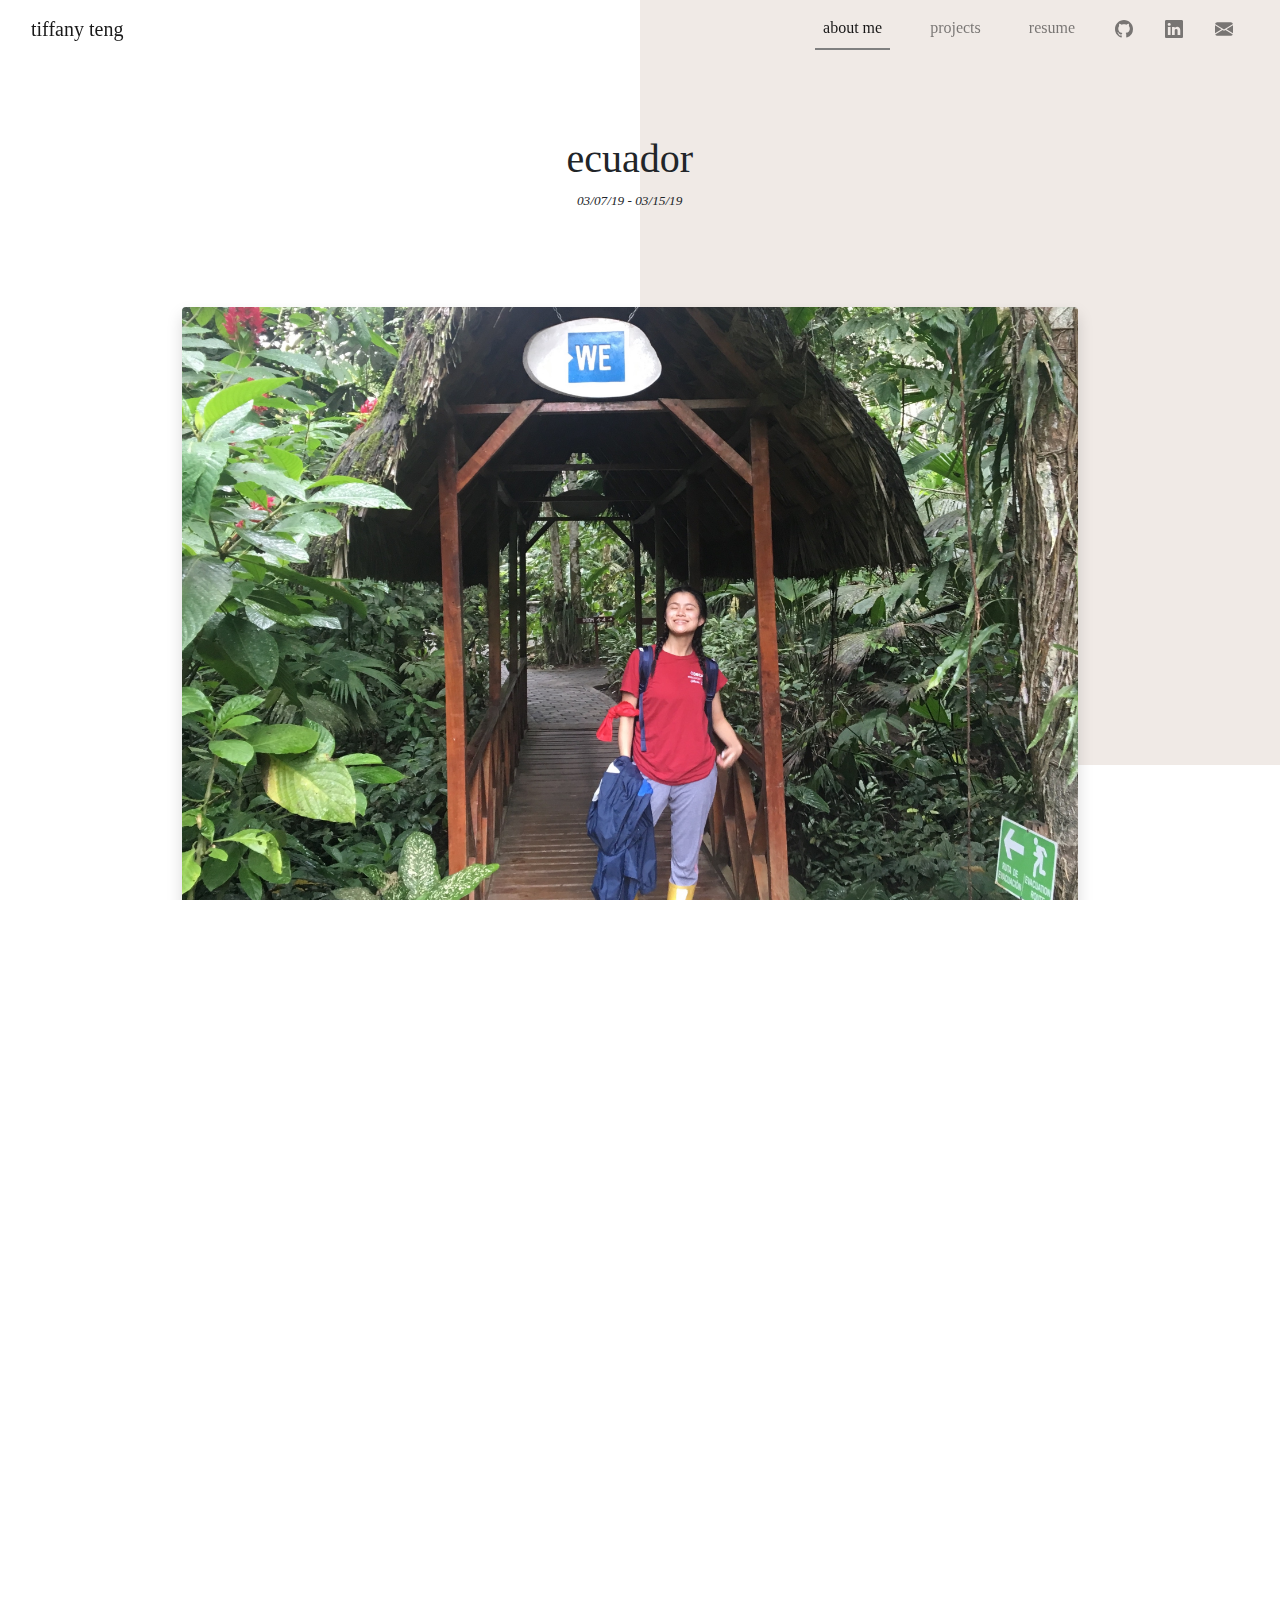
==== ecuador-gallery.html @ cc48b55b "created" ====
<!doctype html>
<html lang="en">
  <head>
    <!-- Required meta tags -->
    <meta charset="utf-8">
    <meta name="viewport" content="width=device-width, initial-scale=1">

    <!-- Bootstrap CSS -->
    <link rel="stylesheet" href="https://stackpath.bootstrapcdn.com/bootstrap/4.3.1/css/bootstrap.min.css" integrity="sha384-ggOyR0iXCbMQv3Xipma34MD+dH/1fQ784/j6cY/iJTQUOhcWr7x9JvoRxT2MZw1T" crossorigin="anonymous">
    <link rel="stylesheet" href="styles.css" />
    <link rel="preconnect" href="https://fonts.gstatic.com">
   
    <!--<link rel="stylesheet" href="bootstrap/css/bootstrap.min.css">-->

    <title>tiffany teng</title>
    <!-- nav bar -->
    <nav class="navbar navbar-expand-lg fixed-top navbar-light bg-colour-1"> <!--or bg-light instead of bg-colour to make the nav bar a diff colour-->
      <div class="container-fluid">
        <a class="navbar-brand" href="index.html">tiffany teng</a>
        <button class="navbar-toggler" type="button" data-bs-toggle="collapse" data-bs-target="#navbarNav" aria-controls="navbarNav" aria-expanded="false" aria-label="Toggle navigation">
          <span class="navbar-toggler-icon"></span>
        </button>
        <div class="collapse navbar-collapse" id="navbarNav">
          <ul class="navbar-nav">
            <li class="nav-item">
              <a class="nav-link active" aria-current="page" href="index.html">about me</a>
            </li>
            <li class="nav-item">
              <a class="nav-link" href="projects-movegreen.html">projects</a>
            </li>
            <li class="nav-item">
              <a class="nav-link" href="#">resume</a>
            </li>
            <li class="nav-item social-icon">
              <a class="nav-link" target="_blank" href="https://github.com/tiffanyteng1"><svg xmlns="http://www.w3.org/2000/svg" width="18" height="18" fill="currentColor" class="bi bi-github" viewBox="0 0 16 16">
                  <path d="M8 0C3.58 0 0 3.58 0 8c0 3.54 2.29 6.53 5.47 7.59.4.07.55-.17.55-.38 0-.19-.01-.82-.01-1.49-2.01.37-2.53-.49-2.69-.94-.09-.23-.48-.94-.82-1.13-.28-.15-.68-.52-.01-.53.63-.01 1.08.58 1.23.82.72 1.21 1.87.87 2.33.66.07-.52.28-.87.51-1.07-1.78-.2-3.64-.89-3.64-3.95 0-.87.31-1.59.82-2.15-.08-.2-.36-1.02.08-2.12 0 0 .67-.21 2.2.82.64-.18 1.32-.27 2-.27.68 0 1.36.09 2 .27 1.53-1.04 2.2-.82 2.2-.82.44 1.1.16 1.92.08 2.12.51.56.82 1.27.82 2.15 0 3.07-1.87 3.75-3.65 3.95.29.25.54.73.54 1.48 0 1.07-.01 1.93-.01 2.2 0 .21.15.46.55.38A8.012 8.012 0 0 0 16 8c0-4.42-3.58-8-8-8z"/>
                </svg></a>
            </li>
            <li class="nav-item social-icon">
                <a class="nav-link" target="_blank" href="www.linkedin.com/in/tiffany--teng"><svg xmlns="http://www.w3.org/2000/svg" width="18" height="18" fill="currentColor" class="bi bi-linkedin" viewBox="0 0 16 16">
                  <path d="M0 1.146C0 .513.526 0 1.175 0h13.65C15.474 0 16 .513 16 1.146v13.708c0 .633-.526 1.146-1.175 1.146H1.175C.526 16 0 15.487 0 14.854V1.146zm4.943 12.248V6.169H2.542v7.225h2.401zm-1.2-8.212c.837 0 1.358-.554 1.358-1.248-.015-.709-.52-1.248-1.342-1.248-.822 0-1.359.54-1.359 1.248 0 .694.521 1.248 1.327 1.248h.016zm4.908 8.212V9.359c0-.216.016-.432.08-.586.173-.431.568-.878 1.232-.878.869 0 1.216.662 1.216 1.634v3.865h2.401V9.25c0-2.22-1.184-3.252-2.764-3.252-1.274 0-1.845.7-2.165 1.193v.025h-.016a5.54 5.54 0 0 1 .016-.025V6.169h-2.4c.03.678 0 7.225 0 7.225h2.4z"/>
                </svg></a>
            </li>
            <li class="nav-item social-icon">
                <a class="nav-link" target= "_blank" href="mailto: tiffany.teng@uwaterloo.ca"><svg xmlns="http://www.w3.org/2000/svg" width="18" height="18" fill="currentColor" class="bi bi-envelope-fill" viewBox="0 0 16 16">
                  <path d="M.05 3.555A2 2 0 0 1 2 2h12a2 2 0 0 1 1.95 1.555L8 8.414.05 3.555zM0 4.697v7.104l5.803-3.558L0 4.697zM6.761 8.83l-6.57 4.027A2 2 0 0 0 2 14h12a2 2 0 0 0 1.808-1.144l-6.57-4.027L8 9.586l-1.239-.757zm3.436-.586L16 11.801V4.697l-5.803 3.546z"/>
                </svg></a>
            </li>
          </ul>
        </div>
      </div>
    </nav>
   
  </head>

  <body>
    <div class="container-1 float-end">
        <div class="gallery-box"></div>
    </div>
    <div class="photos-container d-inline-block">
        <h1 id="ecuador-title heading">ecuador</h1>
        <p id="dates"><i>03/07/19 - 03/15/19</i></p>
        <div>
            <img class="img-fluid rounded shadow photos-adjust" src="photos/IMG_2999.JPG">
            <p class="description-adjust text-end"><i>Tena</i></p>
            <p class="description-adjust">This trip was many firsts for me. It was my first time travelling without my family, my first time visiting South America, and my first time on a service trip. We were able to see so many new things  </p>
        </div>
        <div>
          <img class="img-fluid rounded shadow photos-adjust" src="photos/ecuador-school.jpg">
          <p class="description-adjust text-end"><i>Tena</i></p>
          <p class="description-adjust">We helped mix concrete, paint, and sand the kitchen that was being built for a nearby school.</p>
        </div>
        <div>
          <img class="img-fluid rounded shadow photos-adjust" src="photos/ecuador-amazon.jpg">
          <p class="description-adjust text-end"><i>Napo River, Tena</i></p>
          <p class="description-adjust">We also had the opportunity to stay on a WE campsite.</p>
        </div>
        <div>
          <img class="img-fluid rounded shadow photos-adjust" src="photos/IMG_2741.JPG">
          <p class="description-adjust text-end"><i>Reserva Geobontanica Pululahua</i></p>
          <p class="description-adjust">I had the amazing opportunity to experience a different culture, see amazing new sights, and spend more time with friends.</p>
        </div>

        
    </div>
    

 
    <!-- Option 1: Bootstrap Bundle with Popper -->
  <script src="https://cdn.jsdelivr.net/npm/bootstrap@5.0.0-beta2/dist/js/bootstrap.bundle.min.js" integrity="sha384-b5kHyXgcpbZJO/tY9Ul7kGkf1S0CWuKcCD38l8YkeH8z8QjE0GmW1gYU5S9FOnJ0" crossorigin="anonymous"></script>

    <!-- Option 2: Separate Popper and Bootstrap JS -->
    <!--
    <script src="https://cdn.jsdelivr.net/npm/@popperjs/core@2.6.0/dist/umd/popper.min.js" integrity="sha384-KsvD1yqQ1/1+IA7gi3P0tyJcT3vR+NdBTt13hSJ2lnve8agRGXTTyNaBYmCR/Nwi" crossorigin="anonymous"></script>
    <script src="https://cdn.jsdelivr.net/npm/bootstrap@5.0.0-beta2/dist/js/bootstrap.min.js" integrity="sha384-nsg8ua9HAw1y0W1btsyWgBklPnCUAFLuTMS2G72MMONqmOymq585AcH49TLBQObG" crossorigin="anonymous"></script>
    -->
  </body>
</html>
---- styles.css ----
@import url('https://fonts.googleapis.com/css2?family=Dancing+Script&display=swap');
html, body{
    font-size: 16px;
    font-family: 'Times New Roman', Times, serif;/*why can't i just put this here*/
    width: 100%;
    height: 100%;
    min-height: 100%;
    overflow-x:hidden ;

}

footer{
    position: fixed;
    width: 100%;
    height: 13px;
    background:white;
    bottom: 0px;
    left: 0px;
    right: 0px;
    margin-bottom: 0px;
}
a{
    color: black;
}
a:hover{

    color: grey;
}

/*navigation bar */




#heading{
    font-size: 3.5rem;
    display: block;
    text-align: center;
    padding-top: 8.5rem;
    padding-bottom: 3.5rem;
    font-family: 'Dancing Script', cursive;
    /* need to import a font*/
}
.active{
    border-bottom: 2px solid grey;
    color: grey;
}
.navbar-collapse{
    flex-grow: 0;
}
.nav-item{
    padding-left: 1em;
    padding-right: 1em;
}
.social-icon{
    padding-left: 0.5rem;
    padding-right: 0.5rem;
}
.socials{
    margin: 0.4rem 0;
}
.bg-colour{
    background: #E6EEF0 ;
}
.bg-colour-1{
    background:transparent;
}
.bg-colour-2{
    background: #F0EAE6;
}
.bg-colour-3{
    background: #E4E4E4;
}

/*end of nav bar styles*/

/*home*/
.main-background {
    display: inline-block;
    text-align: center;
    width : 100%;
    font-family: 'Times New Roman', Times, serif;
  
}
.description-container{
    margin: 2rem 5rem;
    padding-top: 2rem;
    padding-bottom: 3.5rem;
    justify-content: center;
}
.des-connect{
    margin: 8vh 2vw;
    text-align: left;
    
}
#my-description{
    width: 30vw;
    
}
.main-rec{
    margin-top: 5rem;
    height: 70vh;
    width: 35vw;
}
#home-pic{
    max-width: 60vw;
    max-height: 40vh;
}
.gallery-title{
    transform: translateX(55vw);

    padding-bottom: 3rem;
    font-size: 2.5rem;
}
.gallery{
    transform: translateY(-40vh);
}
.gallery-pic-size{
    max-width: 60vw;
    max-height: 40vh;
    margin-left: 2vw;
    margin-top: 2vh;
}
.ecuador-section{
    text-align: right;
    font-size: 0.85em;
}
.ecuador-des{
    margin: 0; 
}
.gallery-ecuador{
    width: 35vw;
}

/*gallery*/
.gallery-box{
    background: #F0EAE6;
    width: 50vw;
    height: 85vh;

}
.gallery-des{
    padding-top: 10vh;
}
.container-1{
    padding: 0;
    float: right;
}
.photos-container{
    transform: translateY(-70vh);
    text-align: center;
}
#dates{
    font-size: 0.83rem;
}

.photos-adjust{
    margin-top: 5rem;
    width: 70vw;
}
.description-adjust{
    margin-left: 25%;
    margin-right: 25%;
}

/*projects*/
#projects-header{
    padding-top: 12rem;
    padding-bottom: 12rem;
}
.projects-nav{
    justify-content: center;
    padding: 3rem;
}
.padding-extra{
    padding: .5rem 3rem ;
}
.section{
    padding-top: 5rem;
    padding-bottom: 5rem;
}

.subsection-1{
    margin: 8% 0 8% 15%;
    width: 45vw;
    
}

/*movegreen*/
.subsection-2{
    margin: 20% 0 20% 2vw;

}
.extra-margin{
    margin-left: 10vw;
    
}
#movegreen-des{
    width: 80%;
}
.mg-screen-adjust{
    max-width: 20vw;
    padding: 0 5px;
}
.mg-rec{
    width: 45vw;
    height: 150vh;
}
.shift-left{
    transform: translateX(-10vw);
}
/*ewb*/
.subsection-3{
    width: 50%;
    margin: 8% 15vw 20% 5vw;
}
.ewb-rec{
    width: 30%;
    height: 80vh;
    transform:translateY(-10vh);

}
.subsection-4{
    width: 30vw;
    margin: 8% 5vw 20% 10vw;
    
}
#ewb-pic{
    max-width: 50vw;
    max-height: 30vh;

}
.move-up{
    transform: translate(8vw, -40vh);
}

/*ufinance*/
#ufinance-photo{
    max-width: 50vw;
    max-height: 30vh;
    transform: translateX(-20vw);
    margin: 1rem 0;
}
.ufinance-rec{
    width: 40vw;
    height: 70vh;
    
}
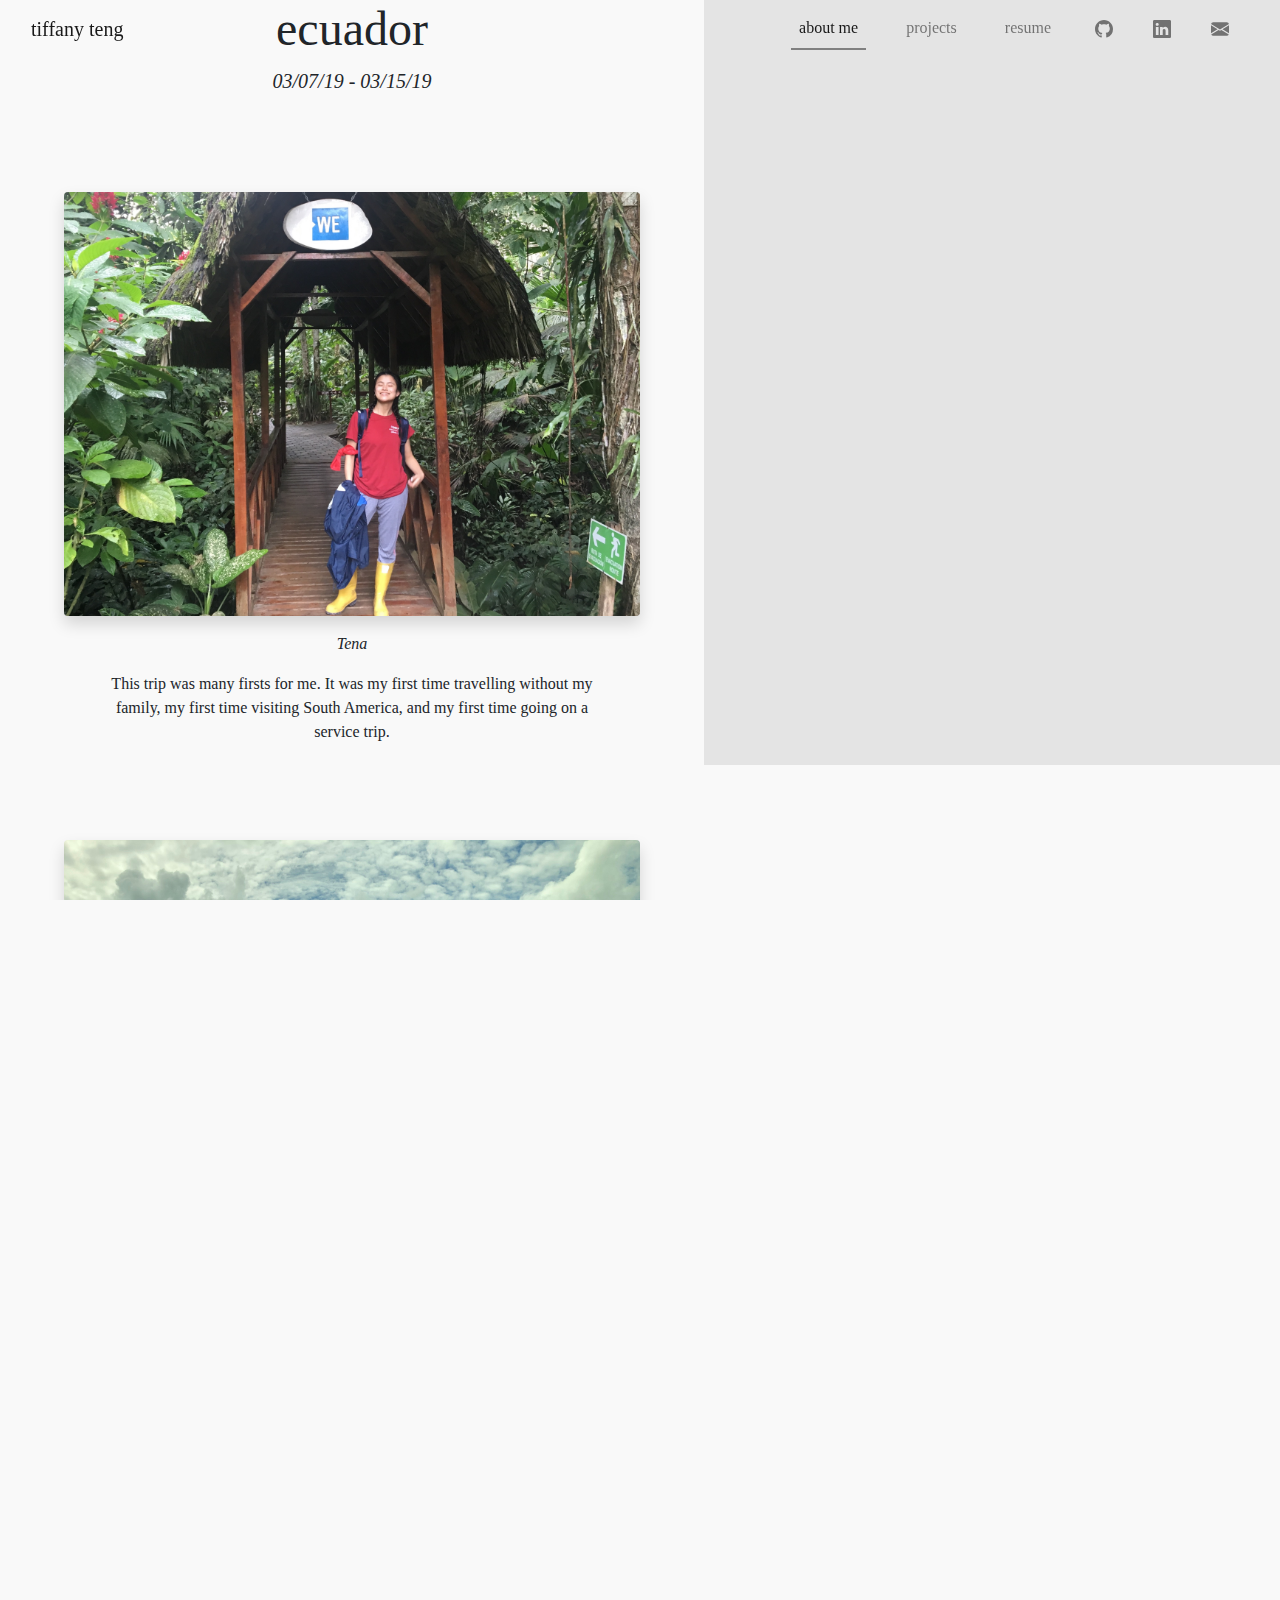
==== commit 45691339: "refactored pages" ====
--- a/ecuador-gallery.html
+++ b/ecuador-gallery.html
@@ -54,16 +54,19 @@
   </head>
 
   <body>
+    
     <div class="container-1 float-end">
-        <div class="gallery-box"></div>
+      <div class="gallery-box bg-colour-3"></div>
     </div>
-    <div class="photos-container d-inline-block">
-        <h1 id="ecuador-title heading">ecuador</h1>
-        <p id="dates"><i>03/07/19 - 03/15/19</i></p>
+    <div class="d-flex photos-container justify-content-center">
+        <div>
+            <h1>ecuador</h1>
+            <p id="date"><i>03/07/19 - 03/15/19</i></p>
+        </div>
         <div>
             <img class="img-fluid rounded shadow photos-adjust" src="photos/IMG_2999.JPG">
             <p class="description-adjust text-end"><i>Tena</i></p>
-            <p class="description-adjust">This trip was many firsts for me. It was my first time travelling without my family, my first time visiting South America, and my first time on a service trip. We were able to see so many new things  </p>
+            <p class="description-adjust">This trip was many firsts for me. It was my first time travelling without my family, my first time visiting South America, and my first time going on a service trip.  </p>
         </div>
         <div>
           <img class="img-fluid rounded shadow photos-adjust" src="photos/ecuador-school.jpg">
@@ -73,12 +76,12 @@
         <div>
           <img class="img-fluid rounded shadow photos-adjust" src="photos/ecuador-amazon.jpg">
           <p class="description-adjust text-end"><i>Napo River, Tena</i></p>
-          <p class="description-adjust">We also had the opportunity to stay on a WE campsite.</p>
+          <p class="description-adjust">We also had the opportunity to stay on a WE campsite. We learned a lot about the culture in Ecuador, including trying new foods, learning their customs, and speaking to the locals about their way of life.</p>
         </div>
         <div>
           <img class="img-fluid rounded shadow photos-adjust" src="photos/IMG_2741.JPG">
           <p class="description-adjust text-end"><i>Reserva Geobontanica Pululahua</i></p>
-          <p class="description-adjust">I had the amazing opportunity to experience a different culture, see amazing new sights, and spend more time with friends.</p>
+          <p class="description-adjust">I had the amazing opportunity to experience a different culture, see beautiful new sights, and spend more time with friends. This was one of my favourite trips. </p>
         </div>
 
         
--- a/styles.css
+++ b/styles.css
@@ -1,35 +1,22 @@
 @import url('https://fonts.googleapis.com/css2?family=Dancing+Script&display=swap');
-html, body{
+
+html, body, head{
     font-size: 16px;
     font-family: 'Times New Roman', Times, serif;/*why can't i just put this here*/
     width: 100%;
     height: 100%;
-    min-height: 100%;
     overflow-x:hidden ;
-
-}
-
-footer{
-    position: fixed;
-    width: 100%;
-    height: 13px;
-    background:white;
-    bottom: 0px;
-    left: 0px;
-    right: 0px;
-    margin-bottom: 0px;
-}
+    background-color: #f9f9f9;
+}
+
 a{
     color: black;
 }
 a:hover{
-
     color: grey;
 }
 
 /*navigation bar */
-
-
 
 
 #heading{
@@ -53,11 +40,11 @@
     padding-right: 1em;
 }
 .social-icon{
-    padding-left: 0.5rem;
-    padding-right: 0.5rem;
+    padding-left: 0.75rem;
+    padding-right: 0.75rem;
 }
 .socials{
-    margin: 0.4rem 0;
+    margin: 1rem 0;
 }
 .bg-colour{
     background: #E6EEF0 ;
@@ -72,95 +59,155 @@
     background: #E4E4E4;
 }
 
+/*main section*/
+.main-background {
+    text-align: center;
+    height: inherit;
+    width: 100%;
+    
+  
+}
+.front-rec {
+    width: 40vw;
+    height: 100%;
+}
+.main-background p{
+    width: 35vw;
+}
+.description-container{
+  
+    margin: 5vh 0 8vh 5vw;
+    padding: 14vh 7vw;
+    justify-content: center;
+}
+.description-container img{
+   
+    margin-left: 10vw;
+    max-width: 70vw;
+    max-height: 55vh;
+}
+.des-connect{
+    margin: 10vh 4vw;
+    text-align: left;
+    
+}
+.des-connect h1{
+    margin-left: 0.75rem;
+    margin-bottom: 1.5rem;
+}
+.des-connect p{
+    font-size: 1.1rem; 
+    margin: 1.5rem 0 1.5rem 0.75rem;
+ 
+}
+.des-connect .btn {
+    margin: 0 0.75rem;
+    
+}
+.btn-outline {
+   border-radius: 0.15rem;
+    border-color: black;
+    padding-right: 3.75rem;
+}
+.btn-outline:hover{
+    background-color: black;
+    color: white;
+}
+
+/*end of main section*/
+
 /*end of nav bar styles*/
 
 /*home*/
-.main-background {
-    display: inline-block;
+.margin-top{
+    margin-top: 8rem;
+}
+
+.main-rec{
+    height: 100vh;
+    width: 35vw;
+}
+
+.gallery h1{
+    padding: 4rem 0 2rem 0;
+    margin-top: 2rem;
+    font-size: 3rem;
+    transform: translateX(60vw);
+    transition-duration: 2s;
+}
+.gallery{
+    flex-shrink: 1;
+}
+.right {
+    top: 0;
+    right: 0;
+}
+.gallery figure {
+    text-align: right;
+    font-size: 1rem;
+    margin-top: 2rem;
+    margin-bottom: 2rem;
+}
+.gallery figcaption{
+    margin-top: 0.15rem;
+}
+.gallery-pic {
+    max-width: 70vw;
+    max-height: 50vh;
+    margin-left: 5vw;
+  
+}
+.about-me-description{
+    width: 40%;
     text-align: center;
-    width : 100%;
-    font-family: 'Times New Roman', Times, serif;
-  
-}
-.description-container{
-    margin: 2rem 5rem;
-    padding-top: 2rem;
-    padding-bottom: 3.5rem;
-    justify-content: center;
-}
-.des-connect{
-    margin: 8vh 2vw;
-    text-align: left;
-    
-}
-#my-description{
-    width: 30vw;
-    
-}
-.main-rec{
-    margin-top: 5rem;
-    height: 70vh;
-    width: 35vw;
-}
-#home-pic{
-    max-width: 60vw;
-    max-height: 40vh;
-}
-.gallery-title{
-    transform: translateX(55vw);
-
-    padding-bottom: 3rem;
-    font-size: 2.5rem;
-}
-.gallery{
-    transform: translateY(-40vh);
-}
-.gallery-pic-size{
-    max-width: 60vw;
-    max-height: 40vh;
-    margin-left: 2vw;
-    margin-top: 2vh;
-}
-.ecuador-section{
-    text-align: right;
-    font-size: 0.85em;
-}
-.ecuador-des{
-    margin: 0; 
-}
-.gallery-ecuador{
-    width: 35vw;
-}
-
-/*gallery*/
+    transform: translateX(50vw);
+    
+}
+.ecuador-section {
+    transform: translateY(15vh);
+}
+.pei figure {
+    float: right;
+    transform: translate(13vw, -20vh);
+    height: 60vh;
+}
+
+.snowboarding figure{
+  transform: translate(10vw, -40vh)
+    
+}
+
+/*ecuador-gallery*/
 .gallery-box{
-    background: #F0EAE6;
-    width: 50vw;
+    width: 45vw;
     height: 85vh;
 
-}
-.gallery-des{
-    padding-top: 10vh;
 }
 .container-1{
     padding: 0;
     float: right;
 }
+.photos-container h1 {
+    font-size: 3rem;
+}
 .photos-container{
-    transform: translateY(-70vh);
+  
+    flex-direction: column;
     text-align: center;
 }
-#dates{
-    font-size: 0.83rem;
+#date{
+    font-size: 1.25rem;
 }
 
 .photos-adjust{
     margin-top: 5rem;
-    width: 70vw;
+    margin-bottom: 1rem;
+    max-width: 45vw;
+ 
 }
 .description-adjust{
-    margin-left: 25%;
-    margin-right: 25%;
+    margin-left: 13%;
+    margin-right: 13%;
 }
 
 /*projects*/
@@ -185,64 +232,83 @@
     width: 45vw;
     
 }
+.subsection-1 p { /* make this a standard where there are buttons?*/
+    margin: 1.5rem 0;
+}
 
 /*movegreen*/
 .subsection-2{
-    margin: 20% 0 20% 2vw;
+    margin: 15vh 0 20vh 2vw;
 
 }
 .extra-margin{
-    margin-left: 10vw;
+    margin-left: 7vw;
     
 }
 #movegreen-des{
-    width: 80%;
-}
-.mg-screen-adjust{
-    max-width: 20vw;
+    width: 70%;
+}
+.mg-pic-adjust{
+    max-width: 15vw;
+    max-height: 45vh;
     padding: 0 5px;
 }
 .mg-rec{
-    width: 45vw;
-    height: 150vh;
+    width: 35vw;
+    height: 170vh;
 }
 .shift-left{
-    transform: translateX(-10vw);
-}
+    transform: translateX(-8vw);
+}
+#demo{
+    margin-top: 10vh;
+}
+
+
 /*ewb*/
-.subsection-3{
-    width: 50%;
-    margin: 8% 15vw 20% 5vw;
-}
+
 .ewb-rec{
-    width: 30%;
+    width: 30vw;
     height: 80vh;
-    transform:translateY(-10vh);
-
-}
-.subsection-4{
+
+}
+.subsection {
+    margin-top: 7rem;
+}
+
+.ewb-description{
+    width: 35%;
+    margin: 5rem 0.5rem;
+    transform: translateX(15vw);
+    
+}
+
+#ewb-pic{
+    margin: 2rem 1rem;
+    max-width: 40vw;
+    max-height: 50vh;
+    transform: translateX(27vw)
+
+}
+
+/*ufinance*/
+.ufinance {
+    margin: 7rem;
+    flex-direction: column;
+}
+#ufinance-photo{
+    max-width: 30vw;
+    max-height: 40vh;
+    margin: 1rem 0;
+    transform: translateX(20vw);
+}
+.ufinance-description{
+    margin: 3rem;
+    width: 45%;
+    transform: translateX(26vw);
+}
+.ufinance-rec{
     width: 30vw;
-    margin: 8% 5vw 20% 10vw;
-    
-}
-#ewb-pic{
-    max-width: 50vw;
-    max-height: 30vh;
-
-}
-.move-up{
-    transform: translate(8vw, -40vh);
-}
-
-/*ufinance*/
-#ufinance-photo{
-    max-width: 50vw;
-    max-height: 30vh;
-    transform: translateX(-20vw);
-    margin: 1rem 0;
-}
-.ufinance-rec{
-    width: 40vw;
-    height: 70vh;
-    
-}
+    height: 90vh;
+    
+}
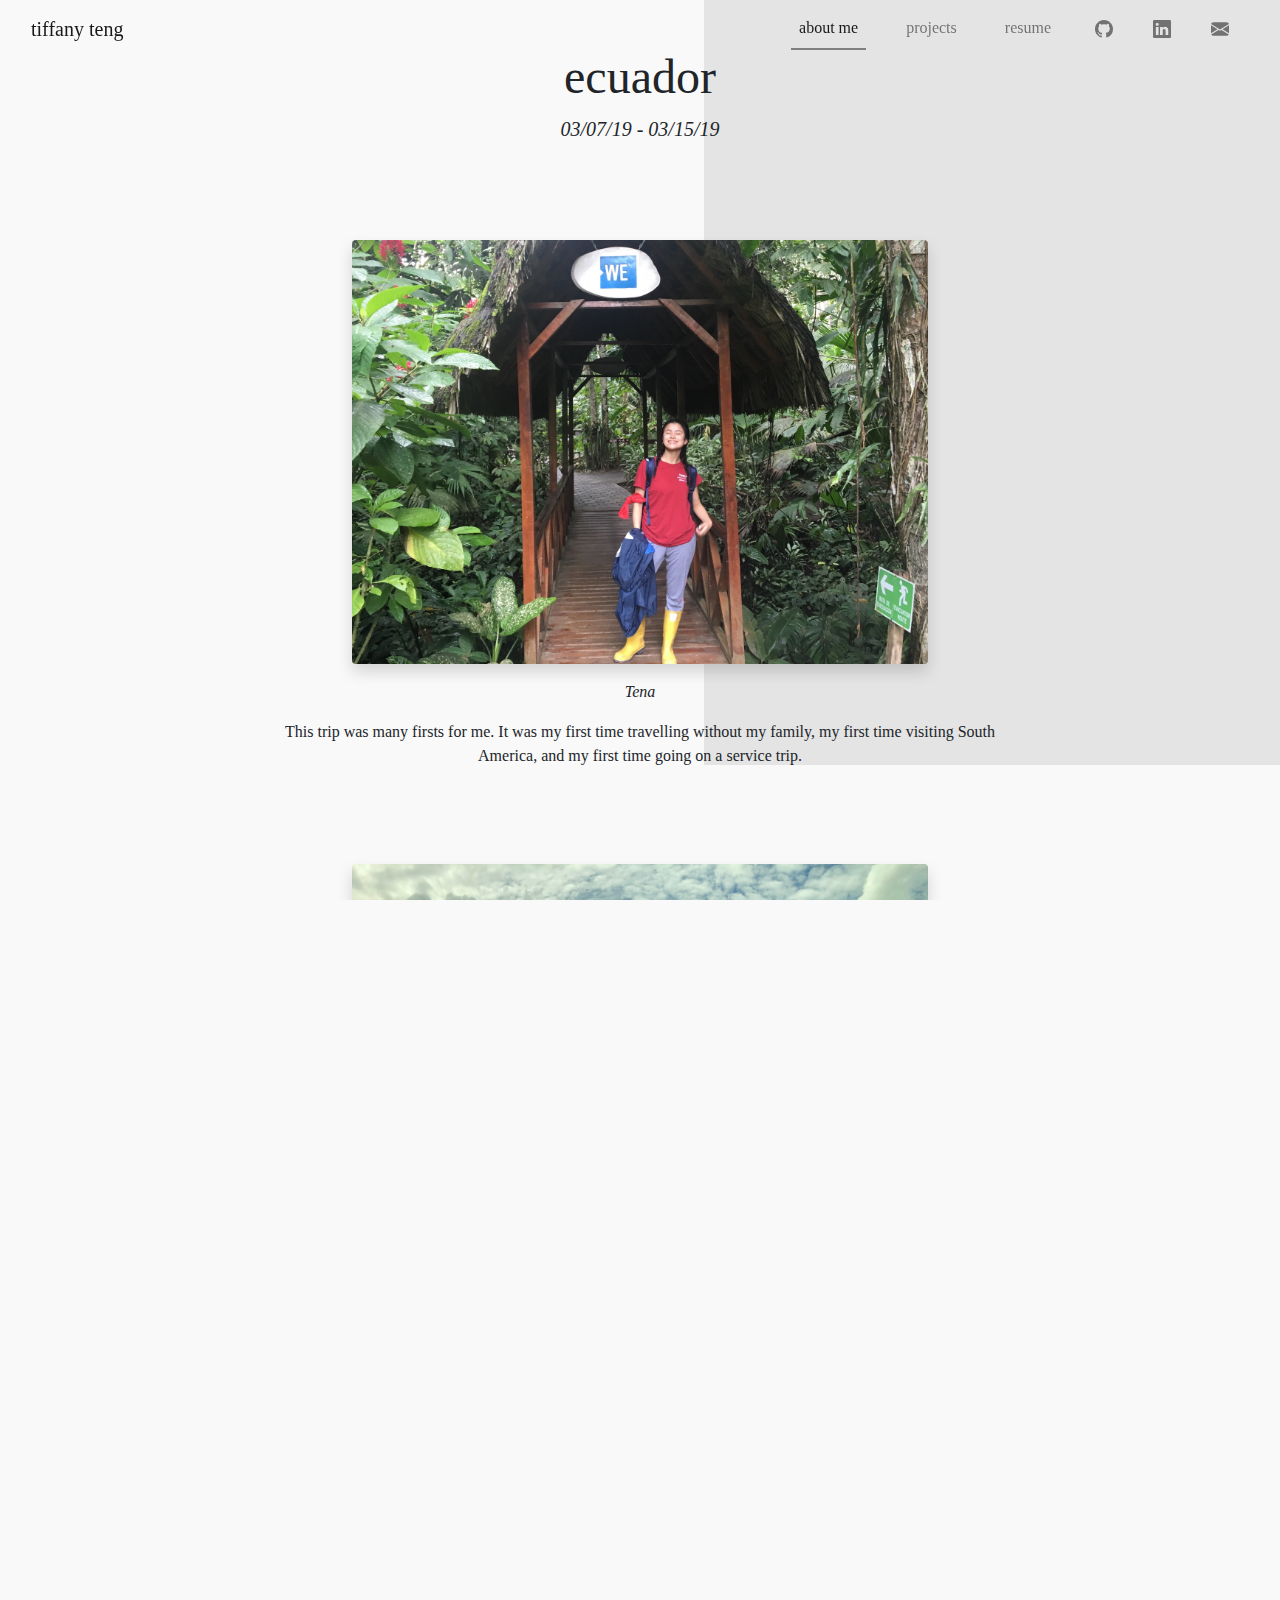
==== commit 85945218: "added project/blaze" ====
--- a/ecuador-gallery.html
+++ b/ecuador-gallery.html
@@ -26,7 +26,7 @@
               <a class="nav-link active" aria-current="page" href="index.html">about me</a>
             </li>
             <li class="nav-item">
-              <a class="nav-link" href="projects-movegreen.html">projects</a>
+              <a class="nav-link" href="projects-blaze.html">projects</a>
             </li>
             <li class="nav-item">
               <a class="nav-link" href="#">resume</a>
@@ -54,11 +54,11 @@
   </head>
 
   <body>
-    
-    <div class="container-1 float-end">
+    <div class="position-relative">
+    <div class="container-1 right position-absolute">
       <div class="gallery-box bg-colour-3"></div>
     </div>
-    <div class="d-flex photos-container justify-content-center">
+    <div class="d-flex photos-container position-absolute justify-content-center  ">
         <div>
             <h1>ecuador</h1>
             <p id="date"><i>03/07/19 - 03/15/19</i></p>
@@ -83,10 +83,8 @@
           <p class="description-adjust text-end"><i>Reserva Geobontanica Pululahua</i></p>
           <p class="description-adjust">I had the amazing opportunity to experience a different culture, see beautiful new sights, and spend more time with friends. This was one of my favourite trips. </p>
         </div>
-
-        
     </div>
-    
+  </div>
 
  
     <!-- Option 1: Bootstrap Bundle with Popper -->
--- a/styles.css
+++ b/styles.css
@@ -160,7 +160,7 @@
 .about-me-description{
     width: 40%;
     text-align: center;
-    transform: translateX(50vw);
+    transform: translateX(45vw);
     
 }
 .ecuador-section {
@@ -168,16 +168,19 @@
 }
 .pei figure {
     float: right;
-    transform: translate(13vw, -20vh);
+    transform: translate(-9vw, -20vh);
     height: 60vh;
 }
 
 .snowboarding figure{
-  transform: translate(10vw, -40vh)
+  transform: translate(10vw, -40vh);
     
 }
 
 /*ecuador-gallery*/
+.ecuador{
+    transform: translateX(20vw);
+}
 .gallery-box{
     width: 45vw;
     height: 85vh;
@@ -191,7 +194,7 @@
     font-size: 3rem;
 }
 .photos-container{
-  
+    margin: 3rem 0;
     flex-direction: column;
     text-align: center;
 }
@@ -206,8 +209,9 @@
  
 }
 .description-adjust{
-    margin-left: 13%;
-    margin-right: 13%;
+   
+    margin-left: 20vw;
+    margin-right: 20vw;
 }
 
 /*projects*/
@@ -228,7 +232,7 @@
 }
 
 .subsection-1{
-    margin: 8% 0 8% 15%;
+    margin: 8% 0 8% 17%;
     width: 45vw;
     
 }
@@ -236,21 +240,23 @@
     margin: 1.5rem 0;
 }
 
-/*movegreen*/
+/*movegreen & blaze*/
 .subsection-2{
     margin: 15vh 0 20vh 2vw;
-
-}
+    padding-left: 8vw;
+
+}
+
 .extra-margin{
     margin-left: 7vw;
     
 }
-#movegreen-des{
-    width: 70%;
-}
-.mg-pic-adjust{
-    max-width: 15vw;
-    max-height: 45vh;
+.project-des{
+    width: 80%;
+}
+.phone-pic-adjust{
+    max-width: 25vw;
+    max-height: 55vh;
     padding: 0 5px;
 }
 .mg-rec{
@@ -262,7 +268,11 @@
 }
 #demo{
     margin-top: 10vh;
-}
+    flex-direction: column;
+    transform: none;
+
+}
+
 
 
 /*ewb*/
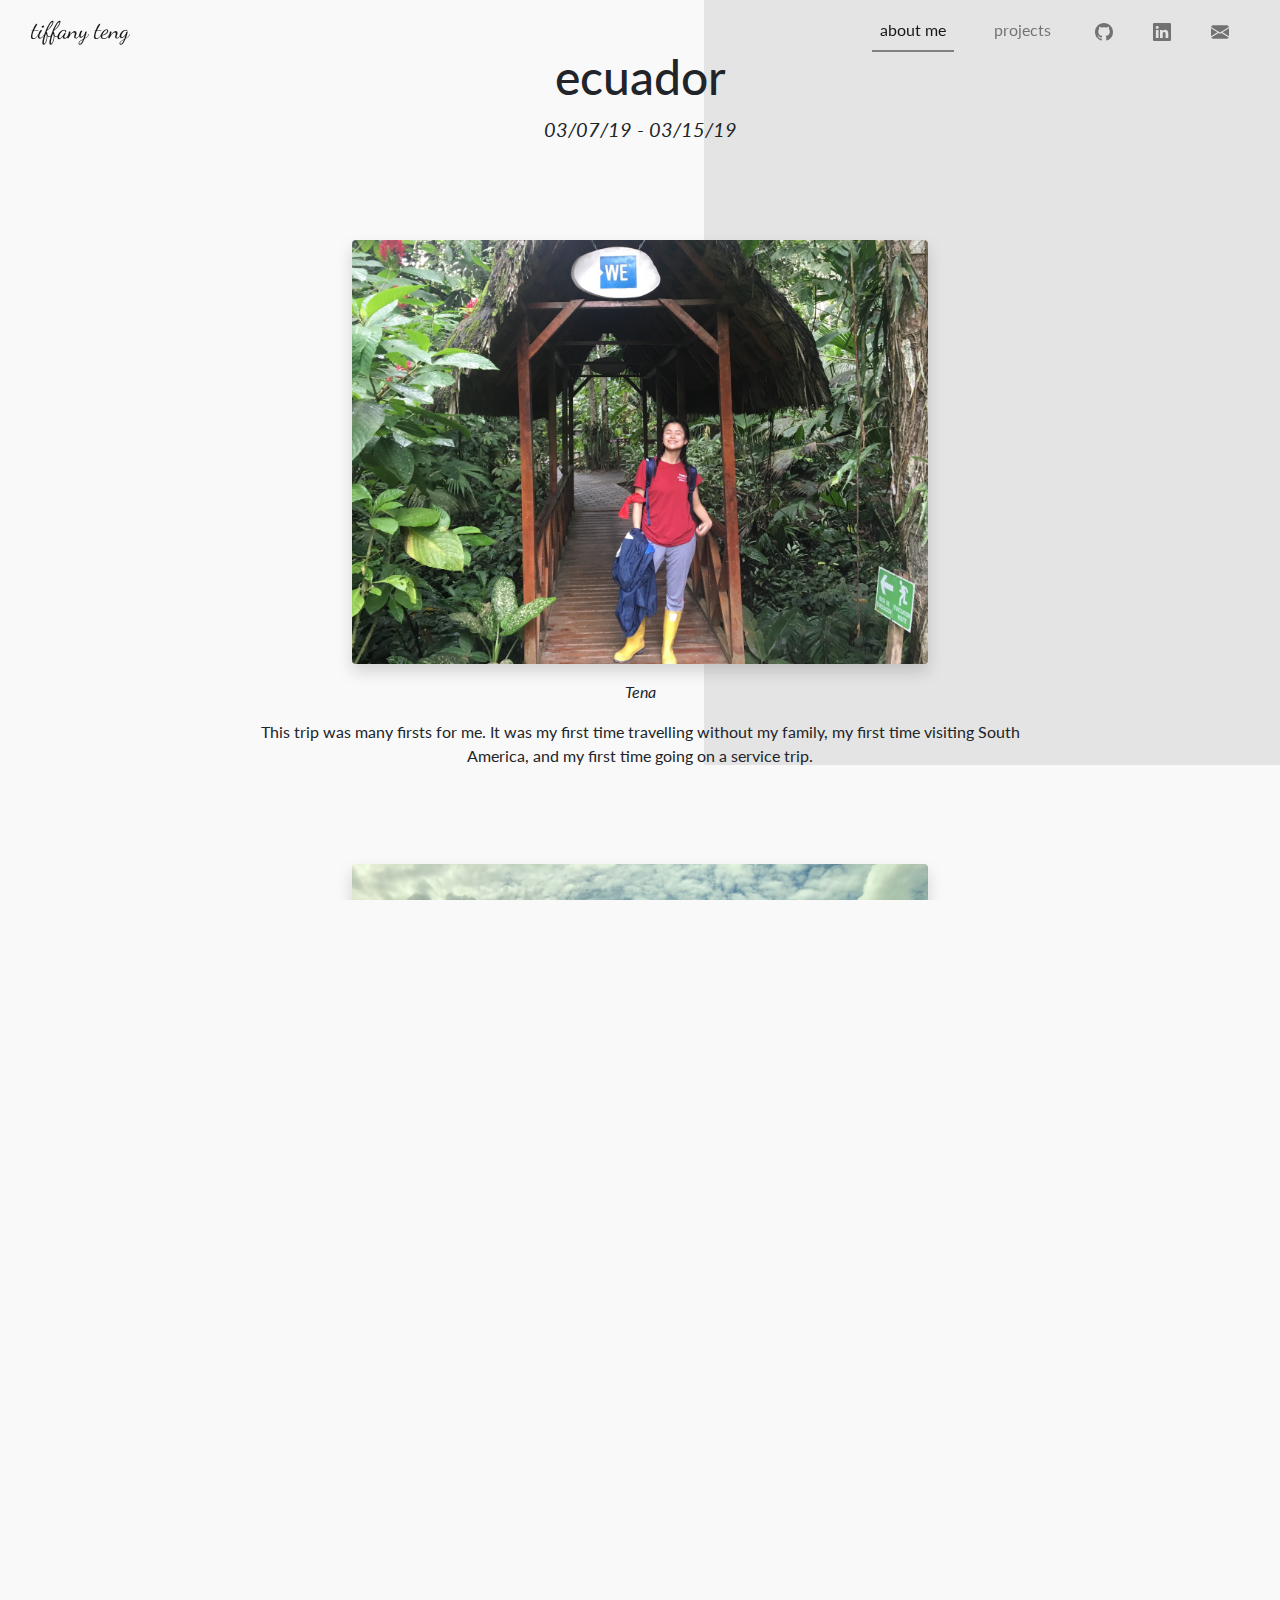
==== commit b1ebd77a: "refactored" ====
--- a/ecuador-gallery.html
+++ b/ecuador-gallery.html
@@ -26,10 +26,7 @@
               <a class="nav-link active" aria-current="page" href="index.html">about me</a>
             </li>
             <li class="nav-item">
-              <a class="nav-link" href="projects-blaze.html">projects</a>
-            </li>
-            <li class="nav-item">
-              <a class="nav-link" href="#">resume</a>
+              <a class="nav-link" href="projects/blaze.html">projects</a>
             </li>
             <li class="nav-item social-icon">
               <a class="nav-link" target="_blank" href="https://github.com/tiffanyteng1"><svg xmlns="http://www.w3.org/2000/svg" width="18" height="18" fill="currentColor" class="bi bi-github" viewBox="0 0 16 16">
--- a/styles.css
+++ b/styles.css
@@ -1,8 +1,10 @@
 @import url('https://fonts.googleapis.com/css2?family=Dancing+Script&display=swap');
+@import url('https://fonts.googleapis.com/css2?family=Lato&family=Montserrat&display=swap');
+@import url('https://fonts.googleapis.com/css2?family=Lato&family=Merriweather+Sans:ital,wght@0,400;1,300&family=Montserrat&family=Open+Sans&display=swap');
 
 html, body, head{
     font-size: 16px;
-    font-family: 'Times New Roman', Times, serif;/*why can't i just put this here*/
+    font-family: 'Lato', sans-serif;
     width: 100%;
     height: 100%;
     overflow-x:hidden ;
@@ -18,16 +20,11 @@
 
 /*navigation bar */
 
-
-#heading{
-    font-size: 3.5rem;
-    display: block;
-    text-align: center;
-    padding-top: 8.5rem;
-    padding-bottom: 3.5rem;
+.navbar-brand {
     font-family: 'Dancing Script', cursive;
-    /* need to import a font*/
-}
+    font-size: 1.5rem;
+}
+
 .active{
     border-bottom: 2px solid grey;
     color: grey;
@@ -43,9 +40,7 @@
     padding-left: 0.75rem;
     padding-right: 0.75rem;
 }
-.socials{
-    margin: 1rem 0;
-}
+
 .bg-colour{
     background: #E6EEF0 ;
 }
@@ -64,7 +59,6 @@
     text-align: center;
     height: inherit;
     width: 100%;
-    
   
 }
 .front-rec {
@@ -75,16 +69,26 @@
     width: 35vw;
 }
 .description-container{
-  
+    justify-content: center;
+    flex-direction: column;
     margin: 5vh 0 8vh 5vw;
-    padding: 14vh 7vw;
-    justify-content: center;
+    
 }
 .description-container img{
-   
     margin-left: 10vw;
     max-width: 70vw;
-    max-height: 55vh;
+    max-height: 50vh;
+}
+@media only screen and (min-width: 576px){
+.description-container{
+    padding: 10% 7%;
+    flex-direction: row;
+    margin: 5vh 0 8vh 5vw;
+}
+.description-container img{
+    margin-left: 10vw;
+     max-height: 55vh;
+}
 }
 .des-connect{
     margin: 10vh 4vw;
@@ -94,6 +98,7 @@
 .des-connect h1{
     margin-left: 0.75rem;
     margin-bottom: 1.5rem;
+    font-family: 'Merriweather Sans', sans-serif;
 }
 .des-connect p{
     font-size: 1.1rem; 
@@ -122,7 +127,27 @@
 .margin-top{
     margin-top: 8rem;
 }
-
+#projects{
+    margin-top: 4rem;
+    margin-bottom: 4rem;;
+}
+.projects-gallery h1{
+    font-size: 3rem;
+    text-align: center;
+    padding: 5rem 0;
+    transform: translateX(-20vw);
+    transition-duration: 2s;
+
+}
+.projects-gallery .container {
+    padding-top: 2rem;
+    padding-bottom: 2rem;
+   margin-top: 4rem;
+   margin-bottom: 10rem;;
+}
+.projects-gallery img:hover{
+    transform: scale(1.05);
+}
 .main-rec{
     height: 100vh;
     width: 35vw;
@@ -132,7 +157,7 @@
     padding: 4rem 0 2rem 0;
     margin-top: 2rem;
     font-size: 3rem;
-    transform: translateX(60vw);
+    transform: translateX(55vw);
     transition-duration: 2s;
 }
 .gallery{
@@ -163,19 +188,6 @@
     transform: translateX(45vw);
     
 }
-.ecuador-section {
-    transform: translateY(15vh);
-}
-.pei figure {
-    float: right;
-    transform: translate(-9vw, -20vh);
-    height: 60vh;
-}
-
-.snowboarding figure{
-  transform: translate(10vw, -40vh);
-    
-}
 
 /*ecuador-gallery*/
 .ecuador{
